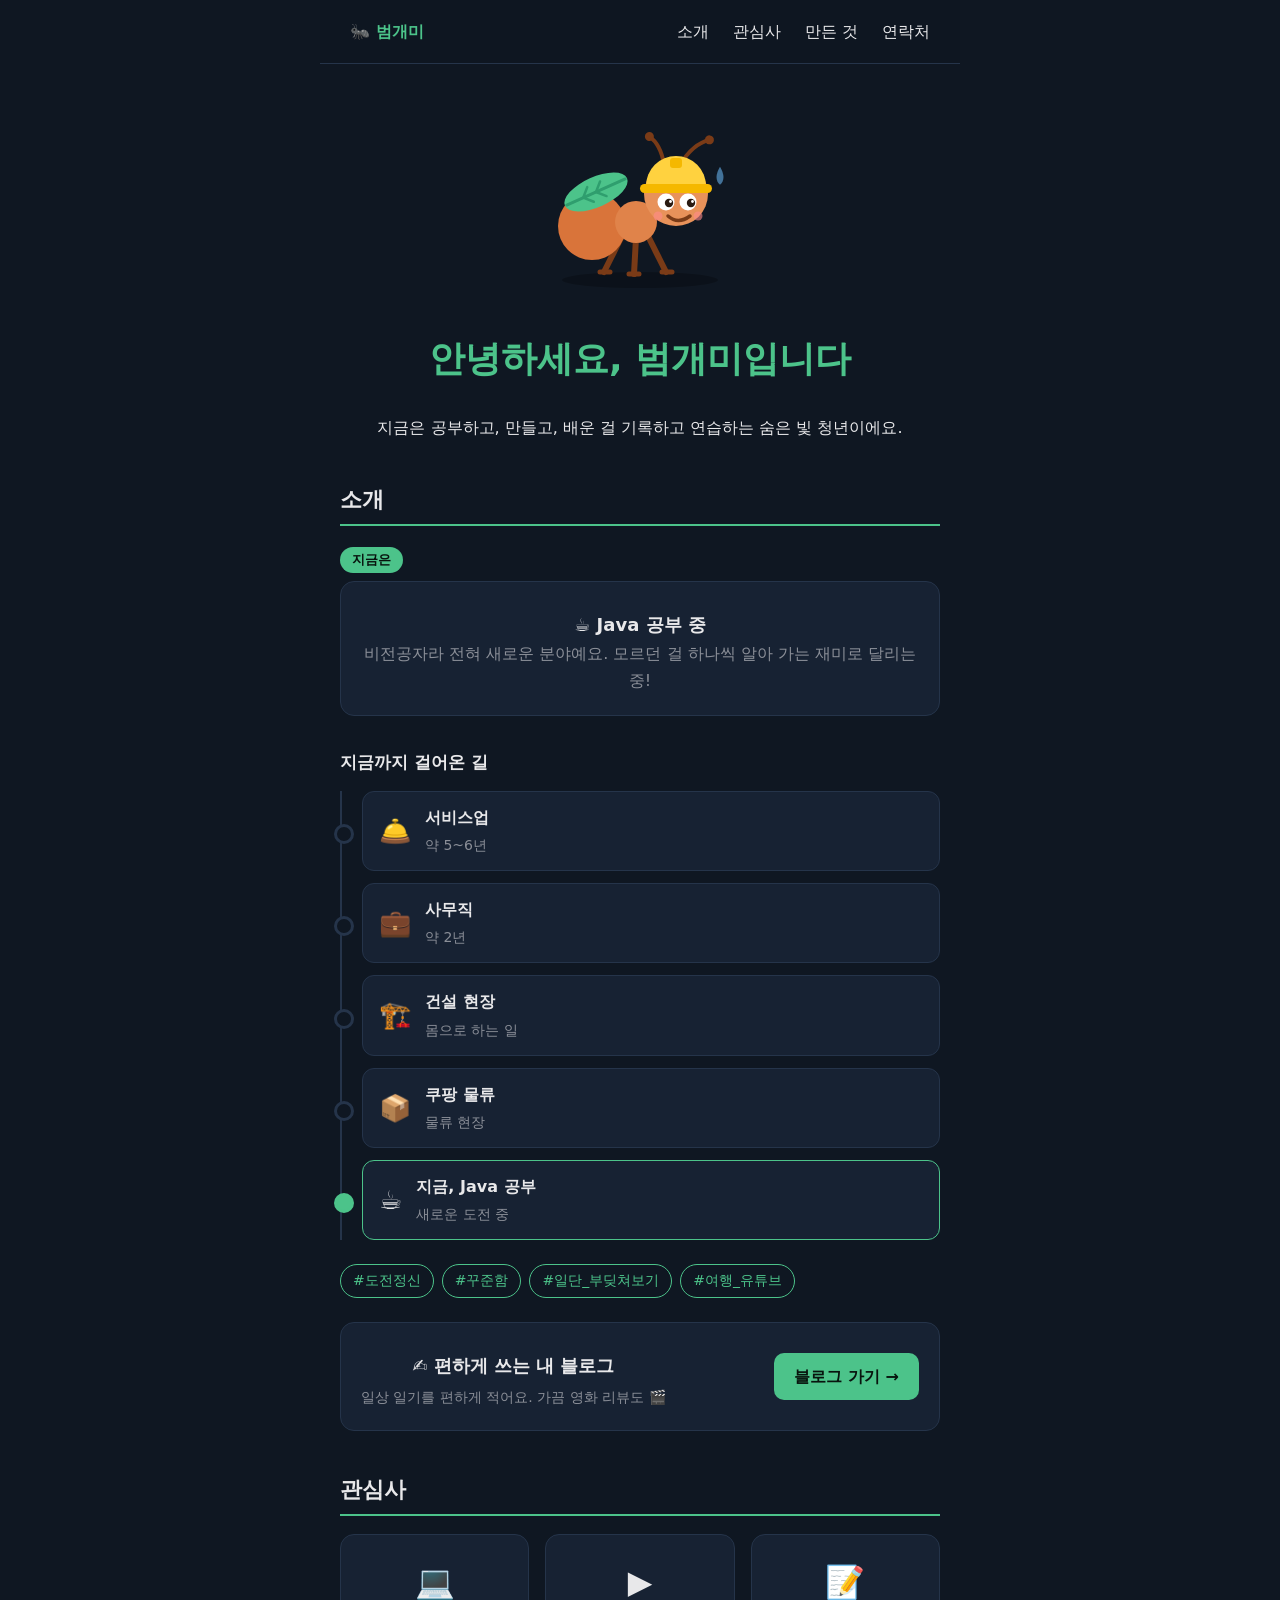
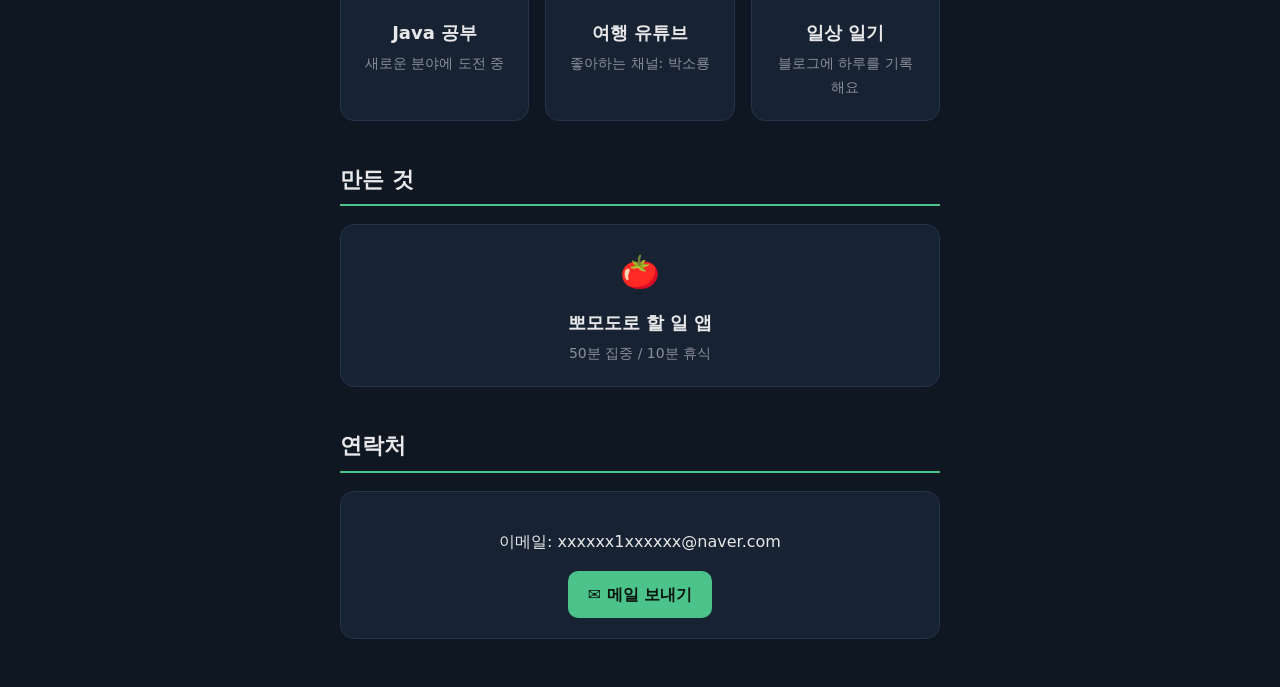
==== index.html @ d9e2ceeb "Add files via upload" ====
<!doctype html>
<html lang="ko">
<head>
  <meta charset="utf-8">
  <meta name="viewport" content="width=device-width, initial-scale=1">
  <title>범개미의 자기소개 페이지</title>
  <link rel="stylesheet" href="style.css">
</head>
<body>

  <!-- 위쪽 메뉴: 스크롤해도 따라와요 -->
  <nav class="menu">
    <a class="logo" href="#top">🐜 범개미</a>
    <ul>
      <li><a href="#about">소개</a></li>
      <li><a href="#interests">관심사</a></li>
      <li><a href="#projects">만든 것</a></li>
      <li><a href="#contact">연락처</a></li>
    </ul>
  </nav>

  <!-- 첫 화면: 그림 + 인사 -->
  <header class="hero" id="top">
    <img class="ant" src="ant.svg" alt="안전모를 쓰고 나뭇잎을 나르는 열심히 일하는 개미 만화">
    <h1>안녕하세요, 범개미입니다</h1>
    <p>지금은 공부하고, 만들고, 배운 걸 기록하고 연습하는 숨은 빛 청년이에요.</p>
  </header>

  <!-- 소개 -->
  <section id="about">
    <h2>소개</h2>
    <!-- 한 줄 요약 -->
    <p class="badge">지금은</p>
    <div class="card left now">
      <h3>☕ Java 공부 중</h3>
      <p>비전공자라 전혀 새로운 분야예요. 모르던 걸 하나씩 알아 가는 재미로 달리는 중!</p>
    </div>

    <!-- 걸어온 길: 타임라인 -->
    <h3 class="sub">지금까지 걸어온 길</h3>
    <ol class="timeline">
      <li><span class="icon">🛎️</span><div><strong>서비스업</strong><span class="when">약 5~6년</span></div></li>
      <li><span class="icon">💼</span><div><strong>사무직</strong><span class="when">약 2년</span></div></li>
      <li><span class="icon">🏗️</span><div><strong>건설 현장</strong><span class="when">몸으로 하는 일</span></div></li>
      <li><span class="icon">📦</span><div><strong>쿠팡 물류</strong><span class="when">물류 현장</span></div></li>
      <li class="now-step"><span class="icon">☕</span><div><strong>지금, Java 공부</strong><span class="when">새로운 도전 중</span></div></li>
    </ol>

    <!-- 키워드 -->
    <div class="tags">
      <span class="tag">#도전정신</span>
      <span class="tag">#꾸준함</span>
      <span class="tag">#일단_부딪쳐보기</span>
      <span class="tag">#여행_유튜브</span>
    </div>

    <!-- 블로그 -->
    <div class="card blog">
      <div>
        <h3>✍️ 편하게 쓰는 내 블로그</h3>
        <p class="small">일상 일기를 편하게 적어요. 가끔 영화 리뷰도 🎬</p>
      </div>
      <a class="btn" href="https://blog.naver.com/beomgaemi" target="_blank" rel="noopener noreferrer">블로그 가기 →</a>
    </div>
  </section>

  <!-- 관심사 -->
  <section id="interests">
    <h2>관심사</h2>
    <div class="cards">
      <article class="card">
        <span class="emoji">💻</span>
        <h3>Java 공부</h3>
        <p class="small">새로운 분야에 도전 중</p>
      </article>
      <article class="card">
        <span class="emoji">▶️</span>
        <h3>여행 유튜브</h3>
        <p class="small">좋아하는 채널: 박소룡</p>
      </article>
      <article class="card">
        <span class="emoji">📝</span>
        <h3>일상 일기</h3>
        <p class="small">블로그에 하루를 기록해요</p>
      </article>
    </div>
  </section>

  <!-- 만든 것 -->
  <section id="projects">
    <h2>만든 것</h2>
    <div class="cards">
      <a class="card link" href="pomodoro.html">
        <span class="emoji">🍅</span>
        <h3>뽀모도로 할 일 앱</h3>
        <p class="small">50분 집중 / 10분 휴식</p>
      </a>
    </div>
  </section>

  <!-- 연락처 -->
  <section id="contact">
    <h2>연락처</h2>
    <div class="card">
      <p>이메일: xxxxxx1xxxxxx@naver.com</p>
      <a class="btn"
         href="mailto:xxxxxx1xxxxxx@naver.com?subject=%EC%95%88%EB%85%95%ED%95%98%EC%84%B8%EC%9A%94%20%EB%B2%94%EA%B0%9C%EB%AF%B8%EB%8B%98&body=%EC%95%88%EB%85%95%ED%95%98%EC%84%B8%EC%9A%94%2C%20">
        ✉️ 메일 보내기
      </a>
    </div>
  </section>

</body>
</html>
---- style.css ----
/* 색깔을 한곳에 모아 두면 나중에 바꾸기 쉬워요 */
:root {
  --bg: #0f1722;       /* 배경 (푸른 기가 도는 남색) */
  --text: #e8e8ea;     /* 글자 */
  --muted: #8b8f98;    /* 흐린 글자 */
  --accent: #4cc38a;   /* 포인트 색 (초록) */
  --card: #172233;     /* 카드 배경 */
  --line: #25344a;     /* 카드 테두리 */
}

/* 페이지 전체 */
body {
  background: var(--bg);
  color: var(--text);
  font-family: "Malgun Gothic", system-ui, sans-serif;
  line-height: 1.7;          /* 줄 간격 */
  max-width: 600px;          /* 글이 너무 넓게 퍼지지 않게 */
  margin: 0 auto;            /* 가운데 정렬 */
  padding: 48px 20px;
}

/* 제목 */
h1 {
  font-size: 36px;
  color: var(--accent);
}

h2 {
  font-size: 22px;
  margin-top: 40px;
  padding-bottom: 6px;
  border-bottom: 2px solid var(--accent);
}

/* 부드럽게 스크롤 이동 */
html {
  scroll-behavior: smooth;
}

section, .hero {
  scroll-margin-top: 70px;      /* 메뉴에 제목이 가려지지 않게 */
}

/* 위쪽 메뉴 */
.menu {
  position: sticky;             /* 스크롤해도 위에 붙어 있어요 */
  top: 0;
  z-index: 10;
  display: flex;
  justify-content: space-between;
  align-items: center;
  margin: -48px -20px 0;        /* body 여백을 상쇄해서 끝까지 붙게 */
  padding: 12px 20px;
  background: rgba(15, 23, 34, .9);
  backdrop-filter: blur(6px);
  border-bottom: 1px solid var(--line);
}

.menu ul {
  display: flex;
  gap: 4px;
  list-style: none;
  margin: 0;
  padding: 0;
}

.menu a {
  color: var(--text);
  text-decoration: none;
  padding: 6px 10px;
  border-radius: 8px;
}

.menu ul a:hover {
  background: var(--card);
  color: var(--accent);
}

.menu .logo {
  font-weight: 700;
  color: var(--accent);
}

/* 첫 화면 */
.hero {
  text-align: center;
  padding-top: 32px;
}

.ant {
  width: 220px;
  max-width: 70%;
  height: auto;
  animation: bob 1.6s ease-in-out infinite;   /* 통통 뛰는 움직임 */
}

@keyframes bob {
  0%, 100% { transform: translateY(0) rotate(-2deg); }
  50%      { transform: translateY(-10px) rotate(2deg); }
}

/* 움직임을 줄여 달라고 설정한 사람은 멈춰요 */
@media (prefers-reduced-motion: reduce) {
  .ant { animation: none; }
  html { scroll-behavior: auto; }
}

.left { text-align: left; }

/* 소개: 지금 하는 일 */
.badge {
  display: inline-block;
  margin: 0 0 8px;
  padding: 2px 12px;
  border-radius: 999px;
  background: var(--accent);
  color: #08140e;
  font-size: 13px;
  font-weight: 700;
}

.now {
  border-left: 4px solid var(--accent);
}

.now h3 {
  margin: 0 0 4px;
  font-size: 20px;
}

.now p {
  margin: 0;
  color: var(--muted);
}

.sub {
  margin: 32px 0 14px;
  font-size: 17px;
}

/* 타임라인: 왼쪽 세로줄 + 동그라미 */
.timeline {
  list-style: none;
  margin: 0;
  padding: 0 0 0 20px;
  border-left: 2px solid var(--line);
}

.timeline li {
  position: relative;
  display: flex;
  align-items: center;
  gap: 14px;
  margin-bottom: 12px;
  padding: 12px 16px;
  background: var(--card);
  border: 1px solid var(--line);
  border-radius: 12px;
}

.timeline li::before {            /* 세로줄 위의 점 */
  content: "";
  position: absolute;
  left: -29px;
  top: 50%;
  width: 14px;
  height: 14px;
  margin-top: -7px;
  border-radius: 50%;
  background: var(--bg);
  border: 3px solid var(--line);
}

.timeline .now-step {
  border-color: var(--accent);
}

.timeline .now-step::before {
  border-color: var(--accent);
  background: var(--accent);
}

.timeline .icon {
  font-size: 26px;
}

.timeline strong {
  display: block;
}

.when {
  color: var(--muted);
  font-size: 14px;
}

/* 키워드 태그 */
.tags {
  display: flex;
  flex-wrap: wrap;
  gap: 8px;
  margin: 24px 0;
}

.tag {
  padding: 4px 12px;
  border: 1px solid var(--accent);
  border-radius: 999px;
  color: var(--accent);
  font-size: 14px;
}

/* 블로그 카드 */
.blog {
  display: flex;
  justify-content: space-between;
  align-items: center;
  gap: 16px;
  flex-wrap: wrap;
  text-align: left;
}

.blog h3 {
  margin: 0;
  font-size: 17px;
}

a.card.link {
  display: block;
  color: inherit;
  text-decoration: none;
}

.small {
  color: var(--muted);
  font-size: 14px;
  margin: 4px 0 0;
}

/* 카드: 둥근 모서리의 상자 */
.cards {
  display: grid;
  grid-template-columns: repeat(auto-fit, minmax(150px, 1fr));  /* 화면이 좁으면 알아서 줄바꿈 */
  gap: 16px;
}

.card {
  background: var(--card);
  border: 1px solid var(--line);
  border-radius: 14px;
  padding: 20px;
  text-align: center;
  transition: transform .2s, border-color .2s;
}

.card:hover {
  transform: translateY(-4px);          /* 마우스를 올리면 살짝 떠올라요 */
  border-color: var(--accent);
}

.card h3 {
  margin: 8px 0 0;
  font-size: 18px;
}

.emoji {
  font-size: 32px;
}

/* 연락처 카드 */
.contact p {
  margin-top: 0;
}

/* 버튼 */
.btn {
  display: inline-block;
  background: var(--accent);
  color: #08140e;
  font-weight: 700;
  text-decoration: none;
  padding: 10px 20px;
  border-radius: 10px;
}

.btn:hover {
  filter: brightness(1.1);
}
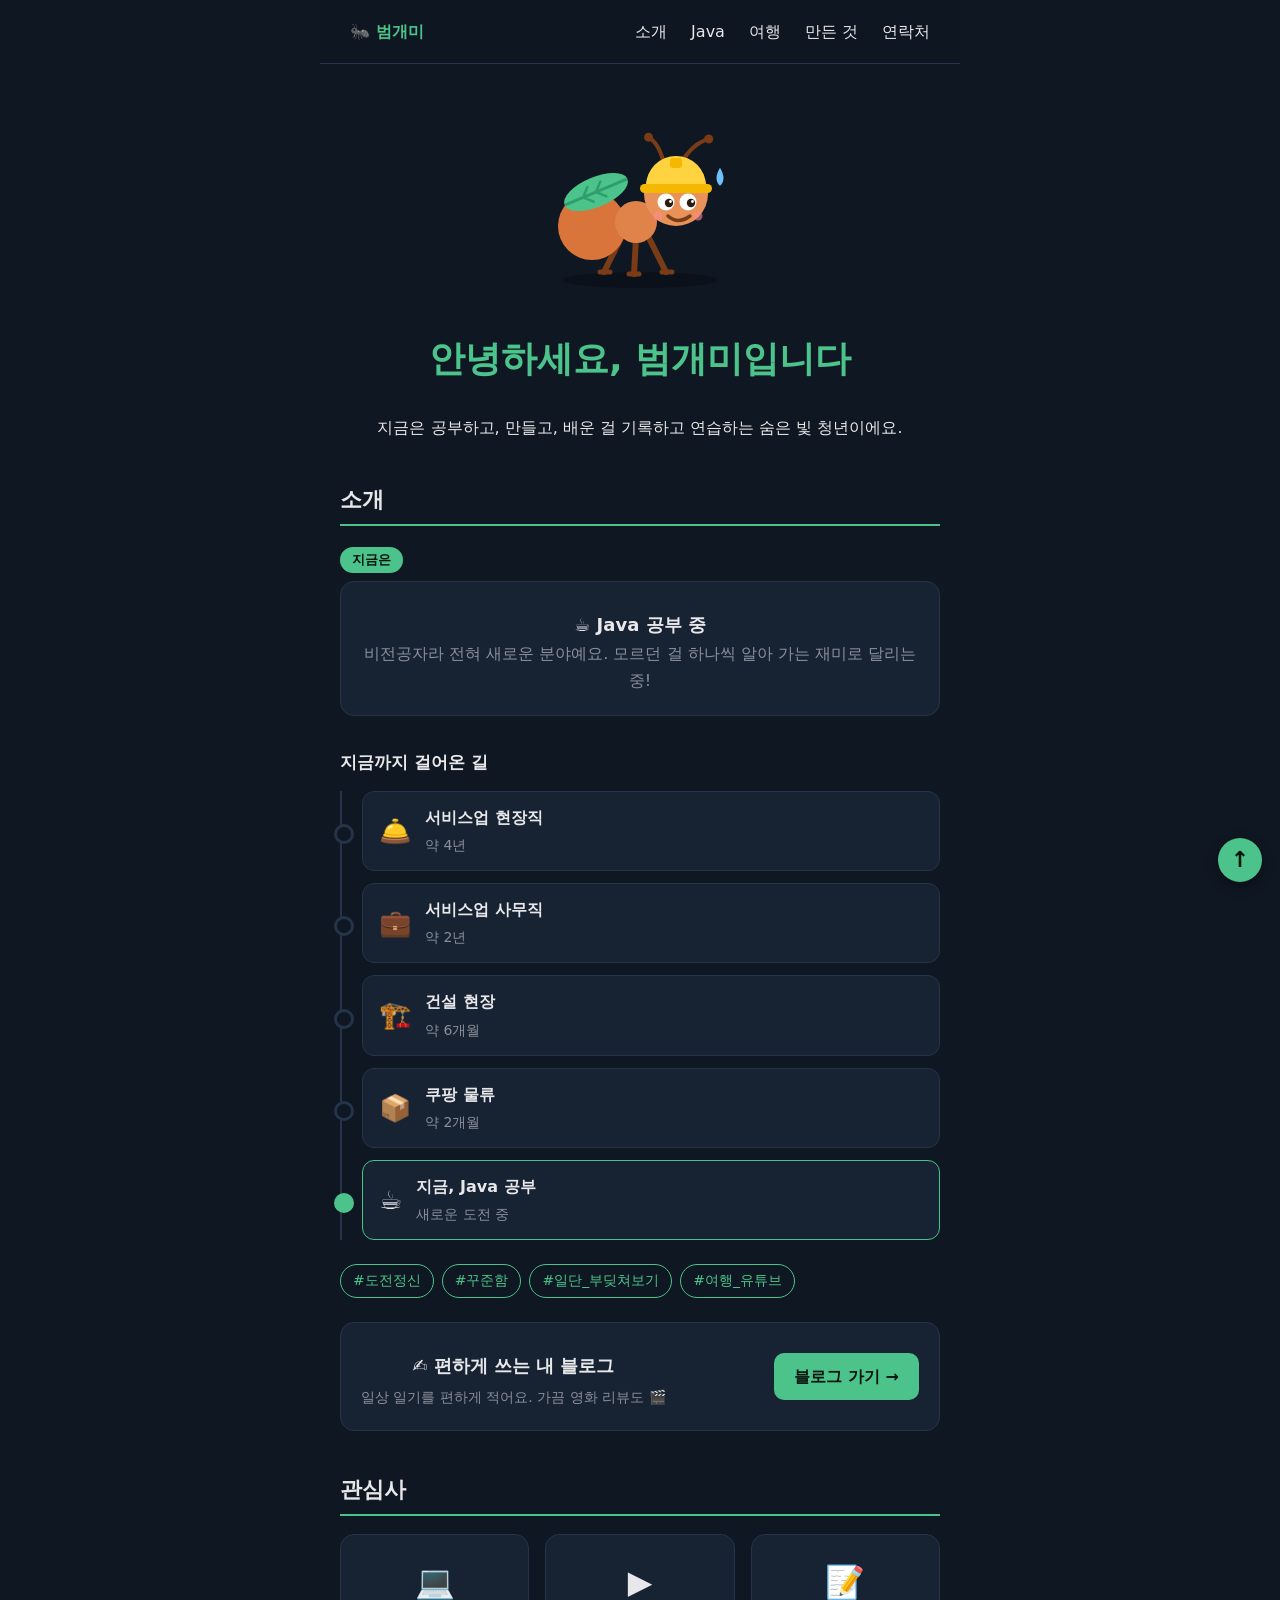
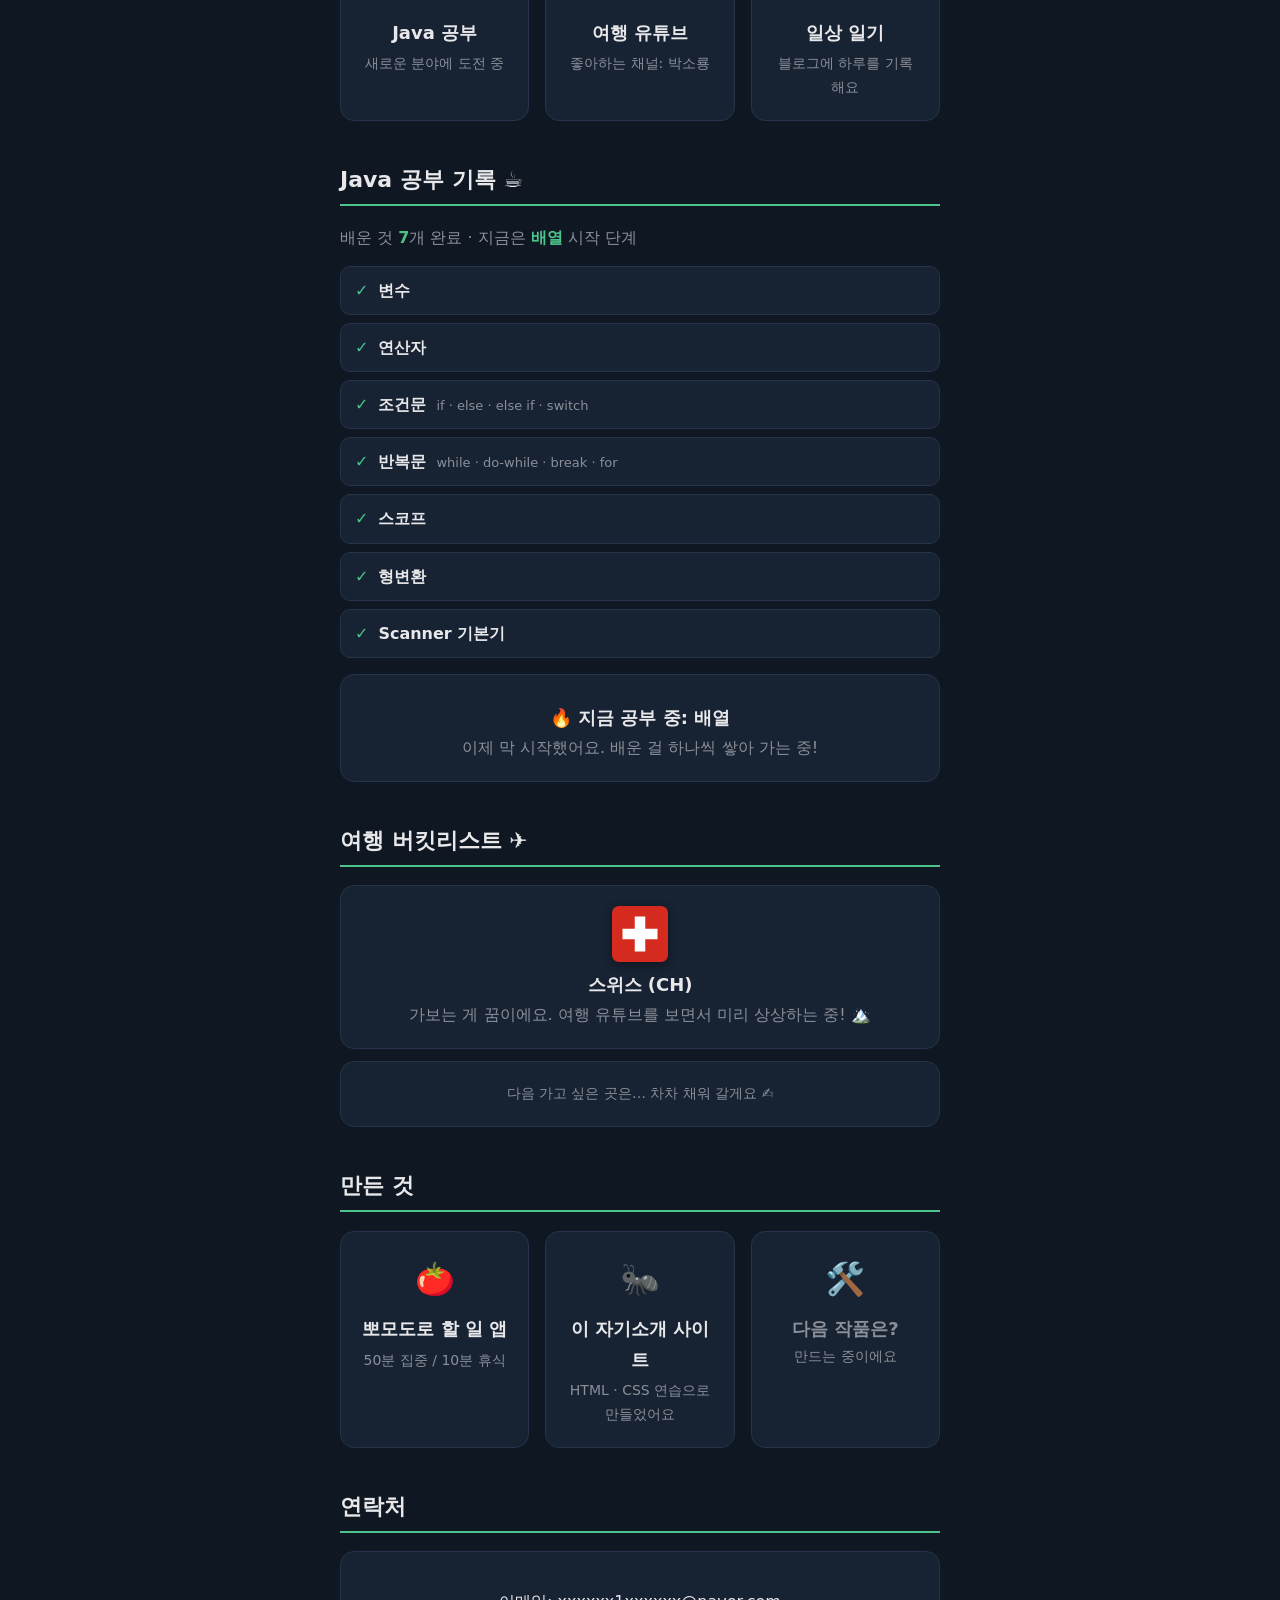
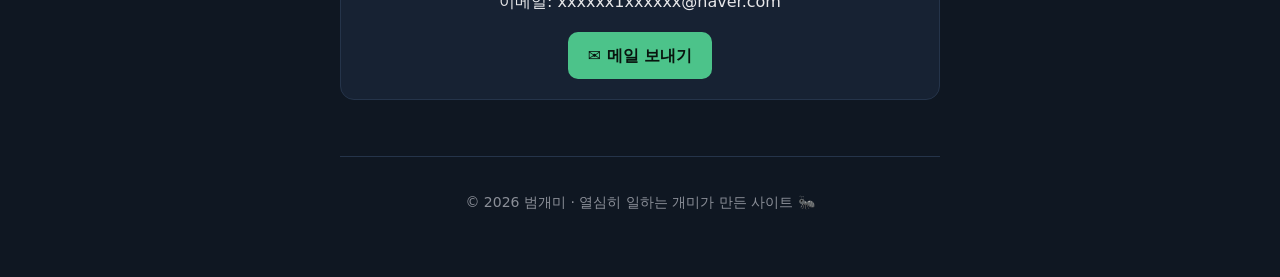
==== commit b49dae68: "Add files via upload" ====
--- a/index.html
+++ b/index.html
@@ -4,6 +4,7 @@
   <meta charset="utf-8">
   <meta name="viewport" content="width=device-width, initial-scale=1">
   <title>범개미의 자기소개 페이지</title>
+  <link rel="icon" href="ant.svg" type="image/svg+xml">
   <link rel="stylesheet" href="style.css">
 </head>
 <body>
@@ -13,7 +14,8 @@
     <a class="logo" href="#top">🐜 범개미</a>
     <ul>
       <li><a href="#about">소개</a></li>
-      <li><a href="#interests">관심사</a></li>
+      <li><a href="#java">Java</a></li>
+      <li><a href="#travel">여행</a></li>
       <li><a href="#projects">만든 것</a></li>
       <li><a href="#contact">연락처</a></li>
     </ul>
@@ -39,10 +41,10 @@
     <!-- 걸어온 길: 타임라인 -->
     <h3 class="sub">지금까지 걸어온 길</h3>
     <ol class="timeline">
-      <li><span class="icon">🛎️</span><div><strong>서비스업</strong><span class="when">약 5~6년</span></div></li>
-      <li><span class="icon">💼</span><div><strong>사무직</strong><span class="when">약 2년</span></div></li>
-      <li><span class="icon">🏗️</span><div><strong>건설 현장</strong><span class="when">몸으로 하는 일</span></div></li>
-      <li><span class="icon">📦</span><div><strong>쿠팡 물류</strong><span class="when">물류 현장</span></div></li>
+      <li><span class="icon">🛎️</span><div><strong>서비스업 현장직</strong><span class="when">약 4년</span></div></li>
+      <li><span class="icon">💼</span><div><strong>서비스업 사무직</strong><span class="when">약 2년</span></div></li>
+      <li><span class="icon">🏗️</span><div><strong>건설 현장</strong><span class="when">약 6개월</span></div></li>
+      <li><span class="icon">📦</span><div><strong>쿠팡 물류</strong><span class="when">약 2개월</span></div></li>
       <li class="now-step"><span class="icon">☕</span><div><strong>지금, Java 공부</strong><span class="when">새로운 도전 중</span></div></li>
     </ol>
 
@@ -86,6 +88,43 @@
     </div>
   </section>
 
+  <!-- Java 공부 기록 -->
+  <section id="java">
+    <h2>Java 공부 기록 ☕</h2>
+    <p class="status">배운 것 <b>7</b>개 완료 · 지금은 <b>배열</b> 시작 단계</p>
+
+    <ul class="topics">
+      <li><strong>변수</strong></li>
+      <li><strong>연산자</strong></li>
+      <li><strong>조건문</strong><small>if · else · else if · switch</small></li>
+      <li><strong>반복문</strong><small>while · do-while · break · for</small></li>
+      <li><strong>스코프</strong></li>
+      <li><strong>형변환</strong></li>
+      <li><strong>Scanner 기본기</strong></li>
+    </ul>
+
+    <div class="card left now">
+      <h3>🔥 지금 공부 중: 배열</h3>
+      <p>이제 막 시작했어요. 배운 걸 하나씩 쌓아 가는 중!</p>
+    </div>
+  </section>
+
+  <!-- 여행 버킷리스트 -->
+  <section id="travel">
+    <h2>여행 버킷리스트 ✈️</h2>
+    <div class="card dream">
+      <svg class="flag" viewBox="0 0 32 32" width="56" height="56" role="img" aria-label="스위스 국기">
+        <rect width="32" height="32" rx="4" fill="#d52b1e"/>
+        <path fill="#fff" d="M13 6h6v7h7v6h-7v7h-6v-7H6v-6h7z"/>
+      </svg>
+      <h3>스위스 (CH)</h3>
+      <p>가보는 게 꿈이에요. 여행 유튜브를 보면서 미리 상상하는 중! 🏔️</p>
+    </div>
+    <div class="card empty-card">
+      <p class="small">다음 가고 싶은 곳은… 차차 채워 갈게요 ✍️</p>
+    </div>
+  </section>
+
   <!-- 만든 것 -->
   <section id="projects">
     <h2>만든 것</h2>
@@ -95,6 +134,16 @@
         <h3>뽀모도로 할 일 앱</h3>
         <p class="small">50분 집중 / 10분 휴식</p>
       </a>
+      <a class="card link" href="#top">
+        <span class="emoji">🐜</span>
+        <h3>이 자기소개 사이트</h3>
+        <p class="small">HTML · CSS 연습으로 만들었어요</p>
+      </a>
+      <div class="card empty-card">
+        <span class="emoji">🛠️</span>
+        <h3>다음 작품은?</h3>
+        <p class="small">만드는 중이에요</p>
+      </div>
     </div>
   </section>
 
@@ -110,5 +159,13 @@
     </div>
   </section>
 
+  <!-- 맨 아래 -->
+  <footer class="footer">
+    <p>© 2026 범개미 · 열심히 일하는 개미가 만든 사이트 🐜</p>
+  </footer>
+
+  <!-- 맨 위로 버튼 -->
+  <a class="to-top" href="#top" aria-label="맨 위로">↑</a>
+
 </body>
 </html>
--- a/style.css
+++ b/style.css
@@ -69,6 +69,7 @@
   text-decoration: none;
   padding: 6px 10px;
   border-radius: 8px;
+  white-space: nowrap;          /* "만든 것"처럼 띄어쓰기가 있어도 줄바꿈하지 않아요 */
 }
 
 .menu ul a:hover {
@@ -97,6 +98,179 @@
 @keyframes bob {
   0%, 100% { transform: translateY(0) rotate(-2deg); }
   50%      { transform: translateY(-10px) rotate(2deg); }
+}
+
+/* Java 공부 기록 */
+.status {
+  color: var(--muted);
+  margin: 0 0 14px;
+}
+
+.status b {
+  color: var(--accent);
+}
+
+.topics {
+  list-style: none;
+  margin: 0 0 16px;
+  padding: 0;
+  display: grid;
+  gap: 8px;
+}
+
+.topics li {
+  display: flex;
+  align-items: baseline;
+  flex-wrap: wrap;
+  gap: 4px 10px;
+  padding: 10px 14px;
+  background: var(--card);
+  border: 1px solid var(--line);
+  border-radius: 10px;
+}
+
+.topics li::before {              /* 초록 체크 */
+  content: "✓";
+  color: var(--accent);
+  font-weight: 700;
+}
+
+.topics small {
+  color: var(--muted);
+  font-size: 13px;
+}
+
+/* 여행 버킷리스트 */
+.dream {
+  text-align: center;
+  padding: 28px 20px;
+  margin-bottom: 12px;
+  background: linear-gradient(160deg, #1b2c44, var(--card));
+}
+
+.dream .flag {
+  display: block;
+  margin: 0 auto;
+  border-radius: 4px;
+  box-shadow: 0 2px 8px rgba(0, 0, 0, .4);
+}
+
+.dream .big {
+  font-size: 52px;
+  line-height: 1;
+}
+
+.dream h3 {
+  margin: 8px 0 4px;
+  font-size: 22px;
+}
+
+.dream p {
+  margin: 0;
+  color: var(--muted);
+}
+
+/* 비어 있는 칸 (점선) */
+.empty-card {
+  border-style: dashed;
+  background: transparent;
+  color: var(--muted);
+}
+
+.empty-card:hover {
+  transform: none;
+  border-color: var(--line);
+}
+
+.empty-card p {
+  margin: 0;
+}
+
+/* 맨 아래, 맨 위로 버튼 */
+.footer {
+  margin-top: 56px;
+  padding-top: 20px;
+  border-top: 1px solid var(--line);
+  text-align: center;
+  color: var(--muted);
+  font-size: 14px;
+}
+
+.to-top {
+  position: fixed;
+  right: 18px;
+  bottom: 18px;
+  width: 44px;
+  height: 44px;
+  display: flex;
+  align-items: center;
+  justify-content: center;
+  border-radius: 50%;
+  background: var(--accent);
+  color: #08140e;
+  font-size: 22px;
+  font-weight: 700;
+  text-decoration: none;
+  box-shadow: 0 4px 12px rgba(0, 0, 0, .4);
+}
+
+.to-top:hover {
+  filter: brightness(1.1);
+}
+
+/* 폰처럼 좁은 화면 (화면 폭이 520px 이하일 때) */
+@media (max-width: 520px) {
+  body {
+    padding: 36px 14px;
+  }
+
+  .menu {
+    margin: -36px -14px 0;
+    padding: 10px 12px;
+  }
+
+  .menu ul {
+    gap: 0;
+  }
+
+  .menu a {
+    padding: 6px 7px;
+    font-size: 14px;
+  }
+
+  .menu .logo {
+    font-size: 14px;
+  }
+
+  h1 {
+    font-size: 27px;
+  }
+
+  h2 {
+    font-size: 20px;
+  }
+
+  .ant {
+    width: 180px;
+  }
+
+  .timeline {
+    padding-left: 18px;
+  }
+
+  .timeline li {
+    padding: 10px 12px;
+    gap: 10px;
+  }
+
+  .timeline li::before {
+    left: -26px;                /* 세로줄 위에 점이 오도록 위치 보정 */
+  }
+
+  .blog .btn {
+    width: 100%;
+    text-align: center;
+  }
 }
 
 /* 움직임을 줄여 달라고 설정한 사람은 멈춰요 */
@@ -192,7 +366,6 @@
   color: var(--muted);
   font-size: 14px;
 }
-
 /* 키워드 태그 */
 .tags {
   display: flex;
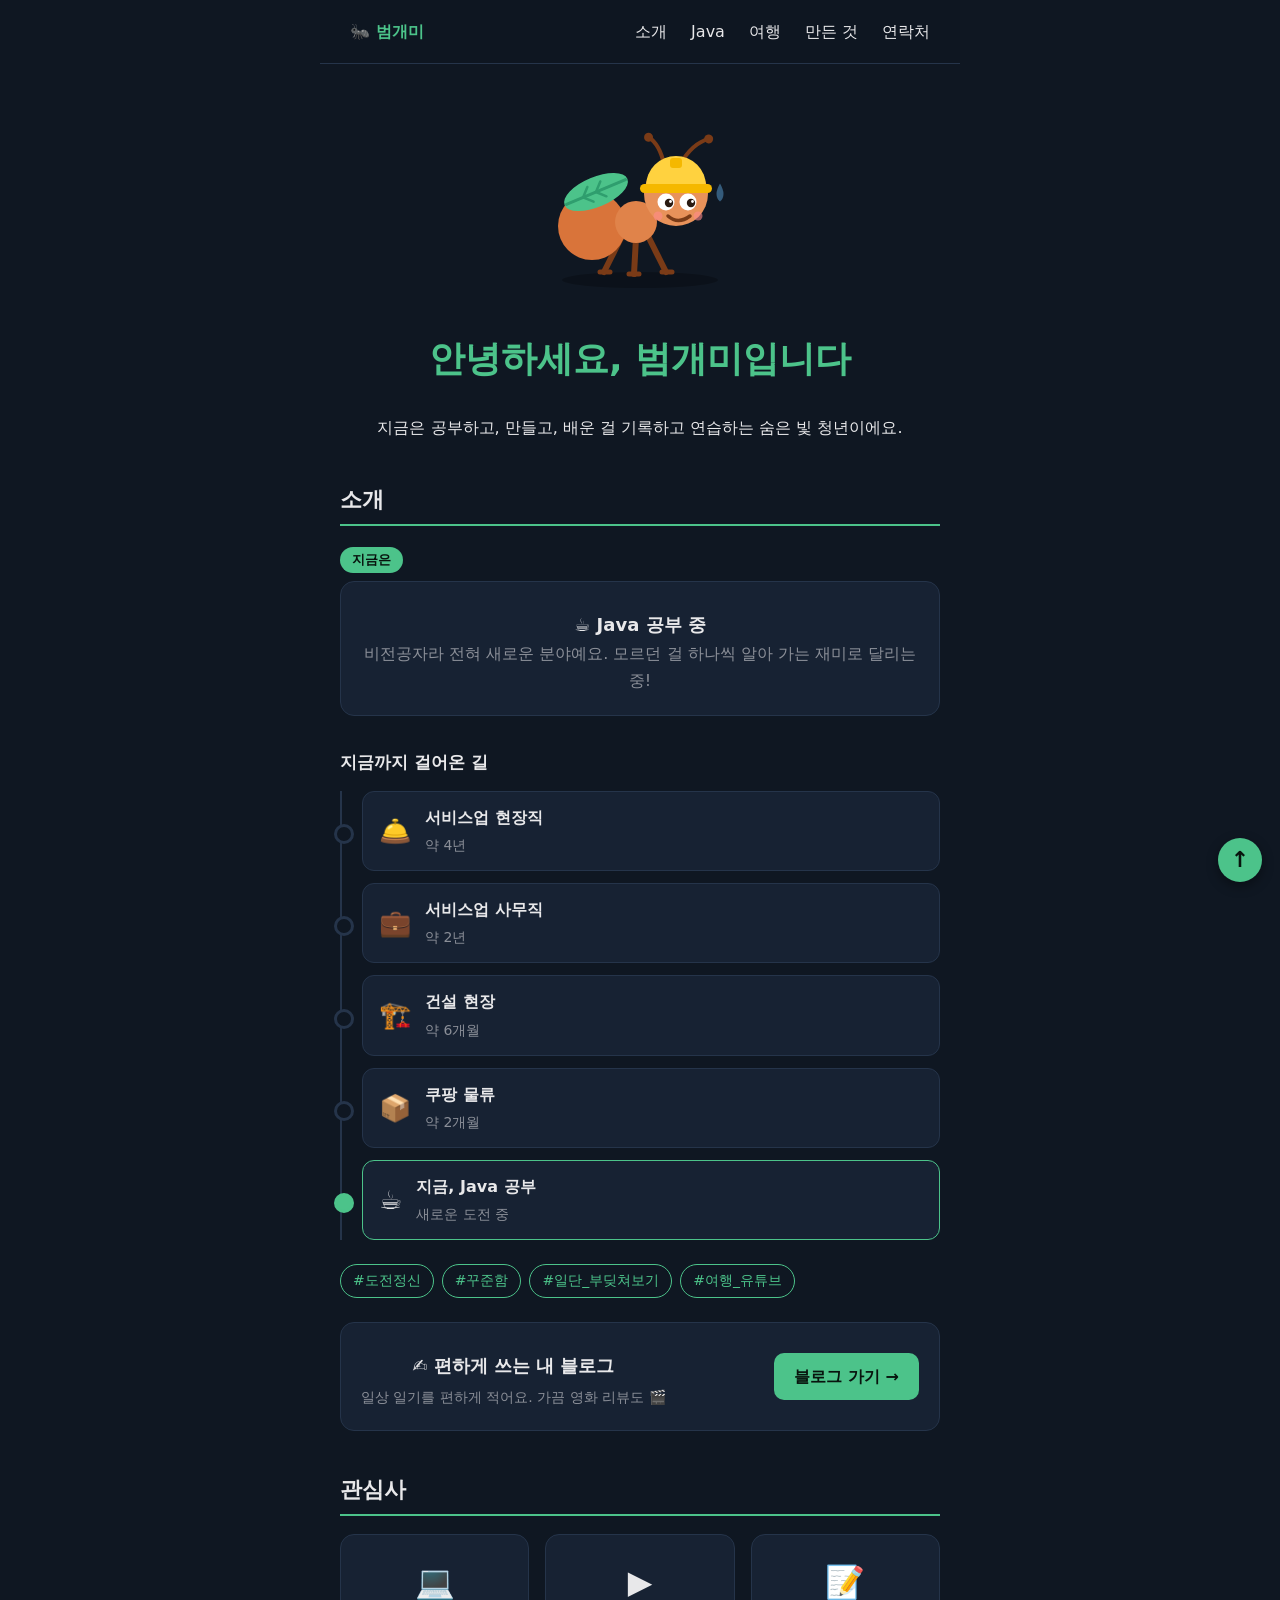
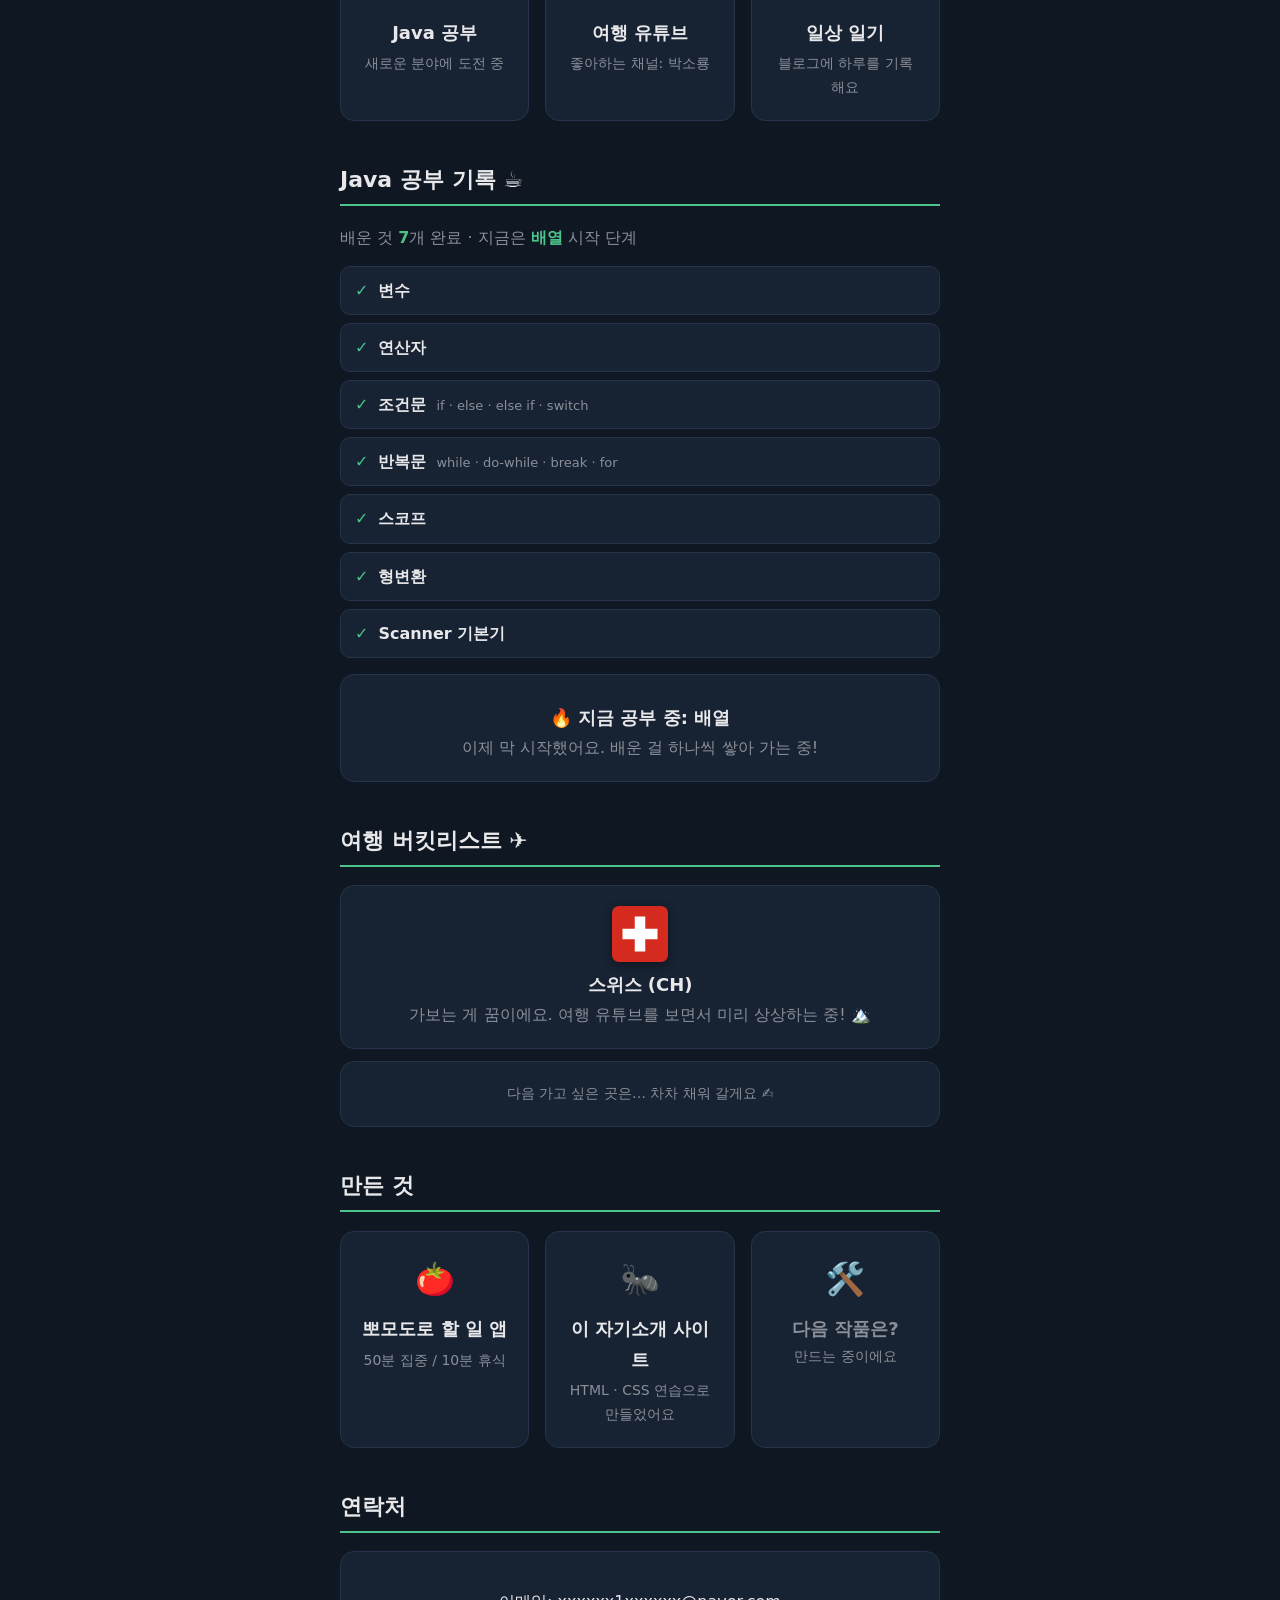
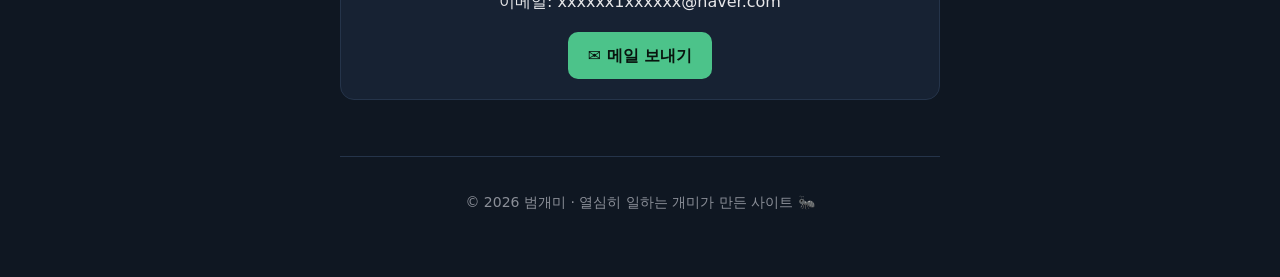
==== commit 31eda277: "Add files via upload" ====
--- a/index.html
+++ b/index.html
@@ -5,7 +5,7 @@
   <meta name="viewport" content="width=device-width, initial-scale=1">
   <title>범개미의 자기소개 페이지</title>
   <link rel="icon" href="ant.svg" type="image/svg+xml">
-  <link rel="stylesheet" href="style.css">
+  <link rel="stylesheet" href="style.css?v=2">
 </head>
 <body>
 
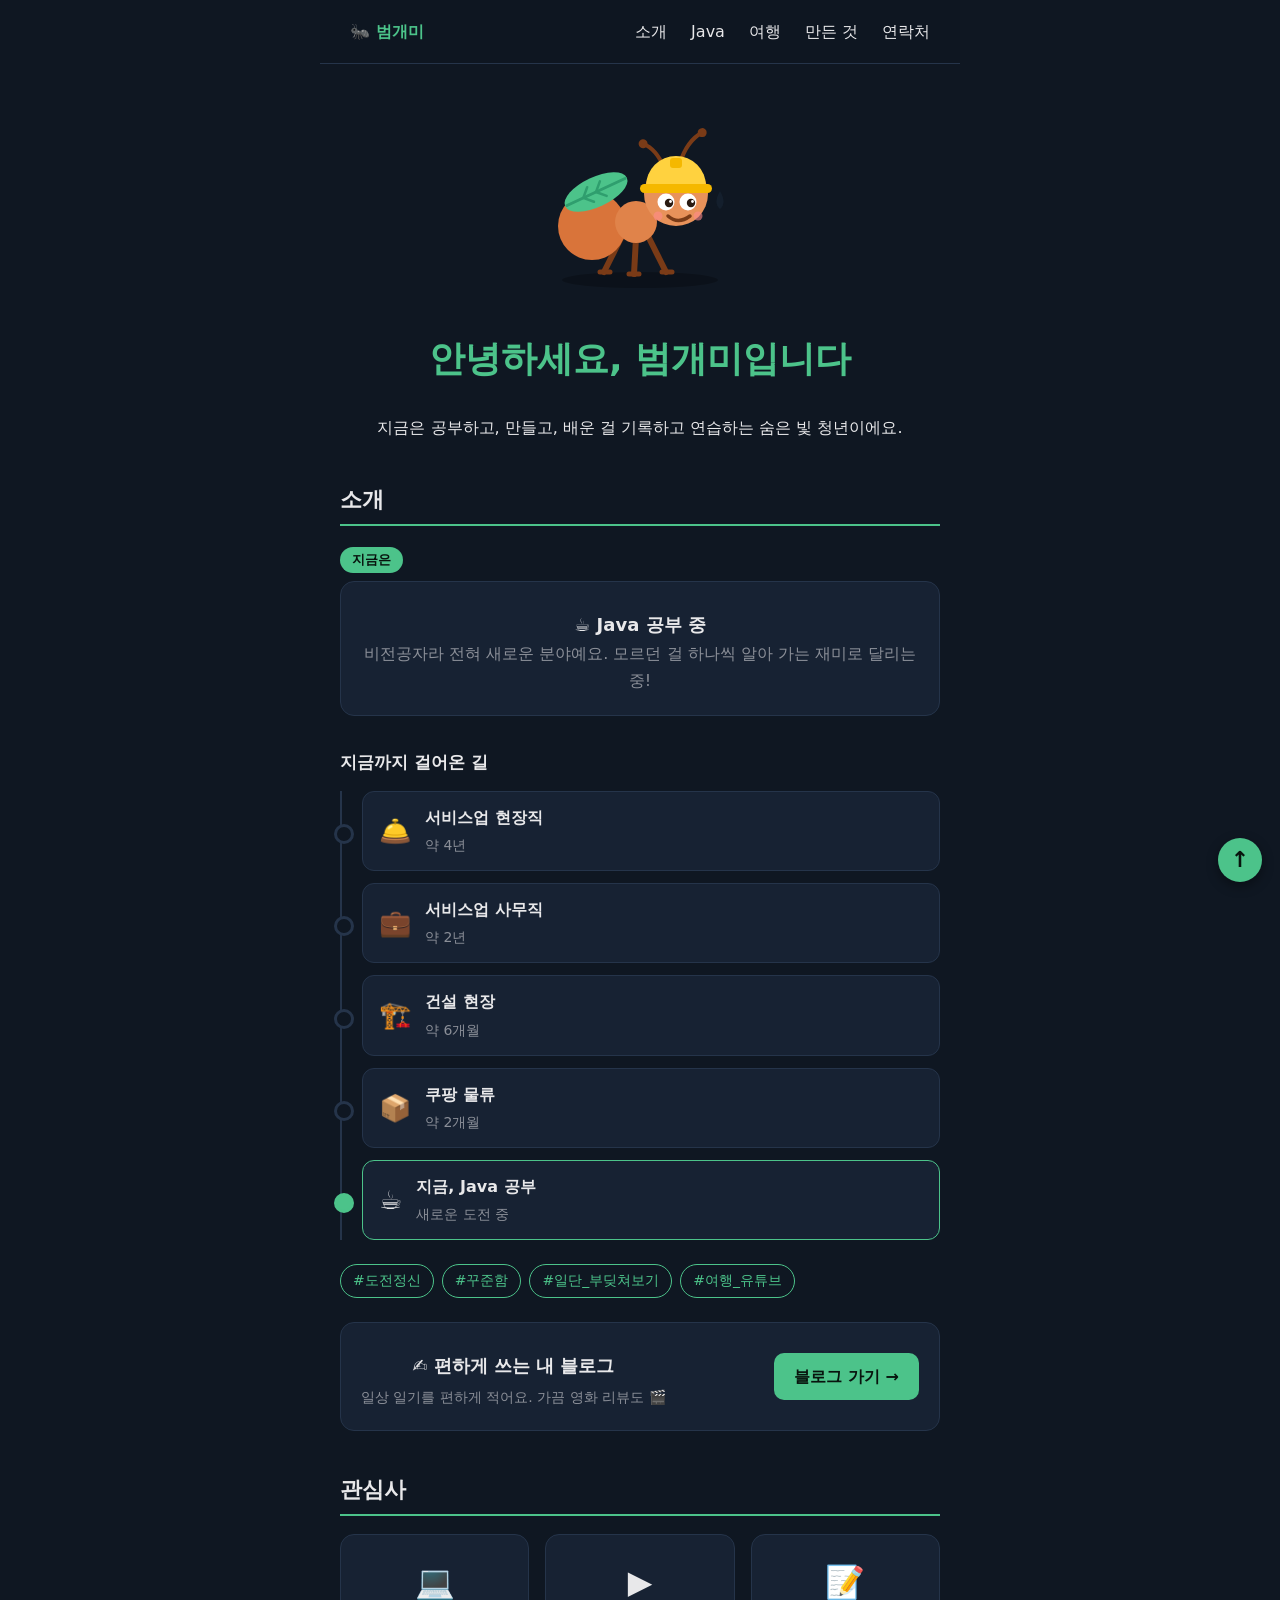
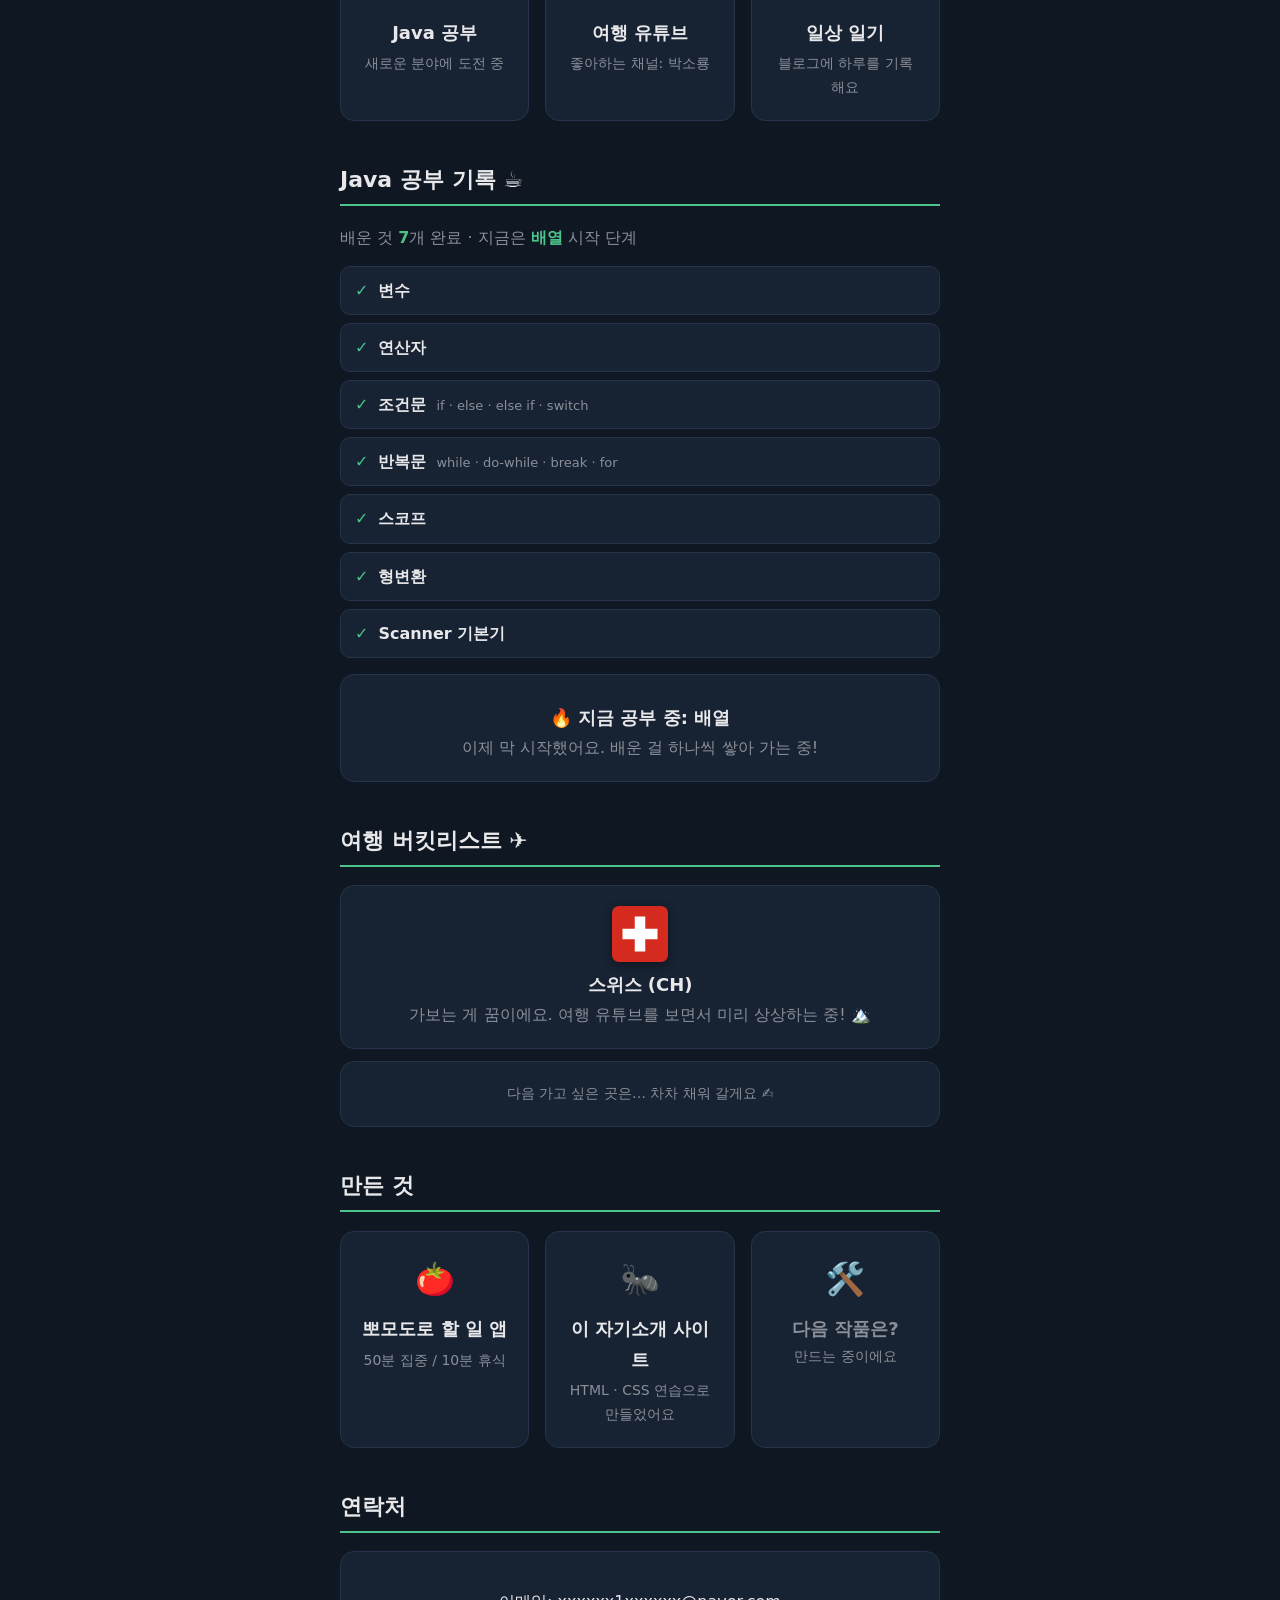
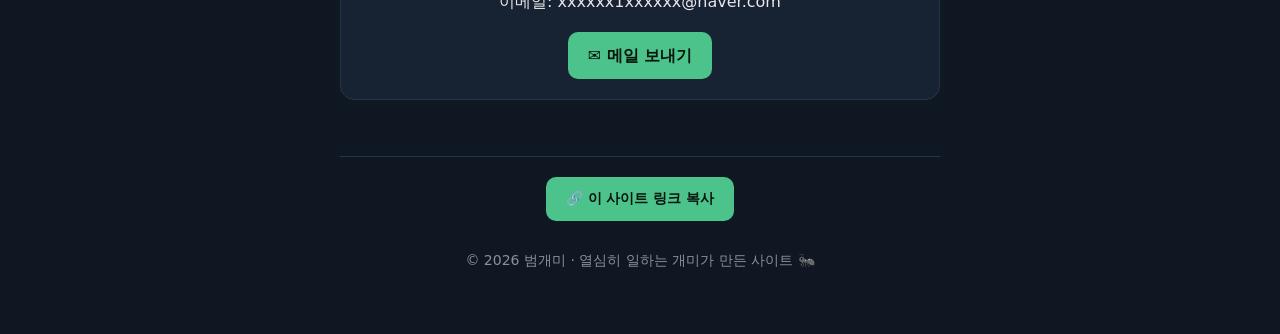
==== commit 618eda32: "Add files via upload" ====
--- a/index.html
+++ b/index.html
@@ -4,8 +4,20 @@
   <meta charset="utf-8">
   <meta name="viewport" content="width=device-width, initial-scale=1">
   <title>범개미의 자기소개 페이지</title>
+  <meta name="description" content="Java를 공부하는 숨은 빛 청년, 범개미의 자기소개 사이트">
+
+  <!-- 링크를 공유했을 때 보이는 카드 (카카오톡, 디스코드 등) -->
+  <meta property="og:type" content="website">
+  <meta property="og:title" content="범개미의 자기소개 페이지">
+  <meta property="og:description" content="Java를 공부하는 숨은 빛 청년의 사이트 🐜">
+  <meta property="og:url" content="https://beom-ant.github.io/">
+  <meta property="og:image" content="https://beom-ant.github.io/preview.png">
+  <meta property="og:image:width" content="1200">
+  <meta property="og:image:height" content="630">
+  <meta name="twitter:card" content="summary_large_image">
+
   <link rel="icon" href="ant.svg" type="image/svg+xml">
-  <link rel="stylesheet" href="style.css?v=2">
+  <link rel="stylesheet" href="style.css?v=3">
 </head>
 <body>
 
@@ -161,11 +173,32 @@
 
   <!-- 맨 아래 -->
   <footer class="footer">
+    <button class="btn" id="copyBtn" type="button">🔗 이 사이트 링크 복사</button>
     <p>© 2026 범개미 · 열심히 일하는 개미가 만든 사이트 🐜</p>
   </footer>
 
   <!-- 맨 위로 버튼 -->
   <a class="to-top" href="#top" aria-label="맨 위로">↑</a>
 
+  <script>
+    // "링크 복사" 버튼: 누르면 지금 주소를 복사해요
+    const copyBtn = document.getElementById('copyBtn');
+    copyBtn.addEventListener('click', async () => {
+      const url = location.href.split('#')[0];
+      try {
+        await navigator.clipboard.writeText(url);
+      } catch (e) {
+        const t = document.createElement('textarea');   // 옛날 방식 (예비)
+        t.value = url;
+        document.body.appendChild(t);
+        t.select();
+        document.execCommand('copy');
+        t.remove();
+      }
+      copyBtn.textContent = '✅ 복사했어요!';
+      setTimeout(() => { copyBtn.textContent = '🔗 이 사이트 링크 복사'; }, 2000);
+    });
+  </script>
+
 </body>
 </html>
--- a/style.css
+++ b/style.css
@@ -458,3 +458,14 @@
 .btn:hover {
   filter: brightness(1.1);
 }
+
+button.btn {                      /* <button>으로 만든 버튼도 같은 모양으로 */
+  border: none;
+  cursor: pointer;
+  font: inherit;
+  font-weight: 700;
+}
+
+.footer .btn {
+  margin-bottom: 14px;
+}
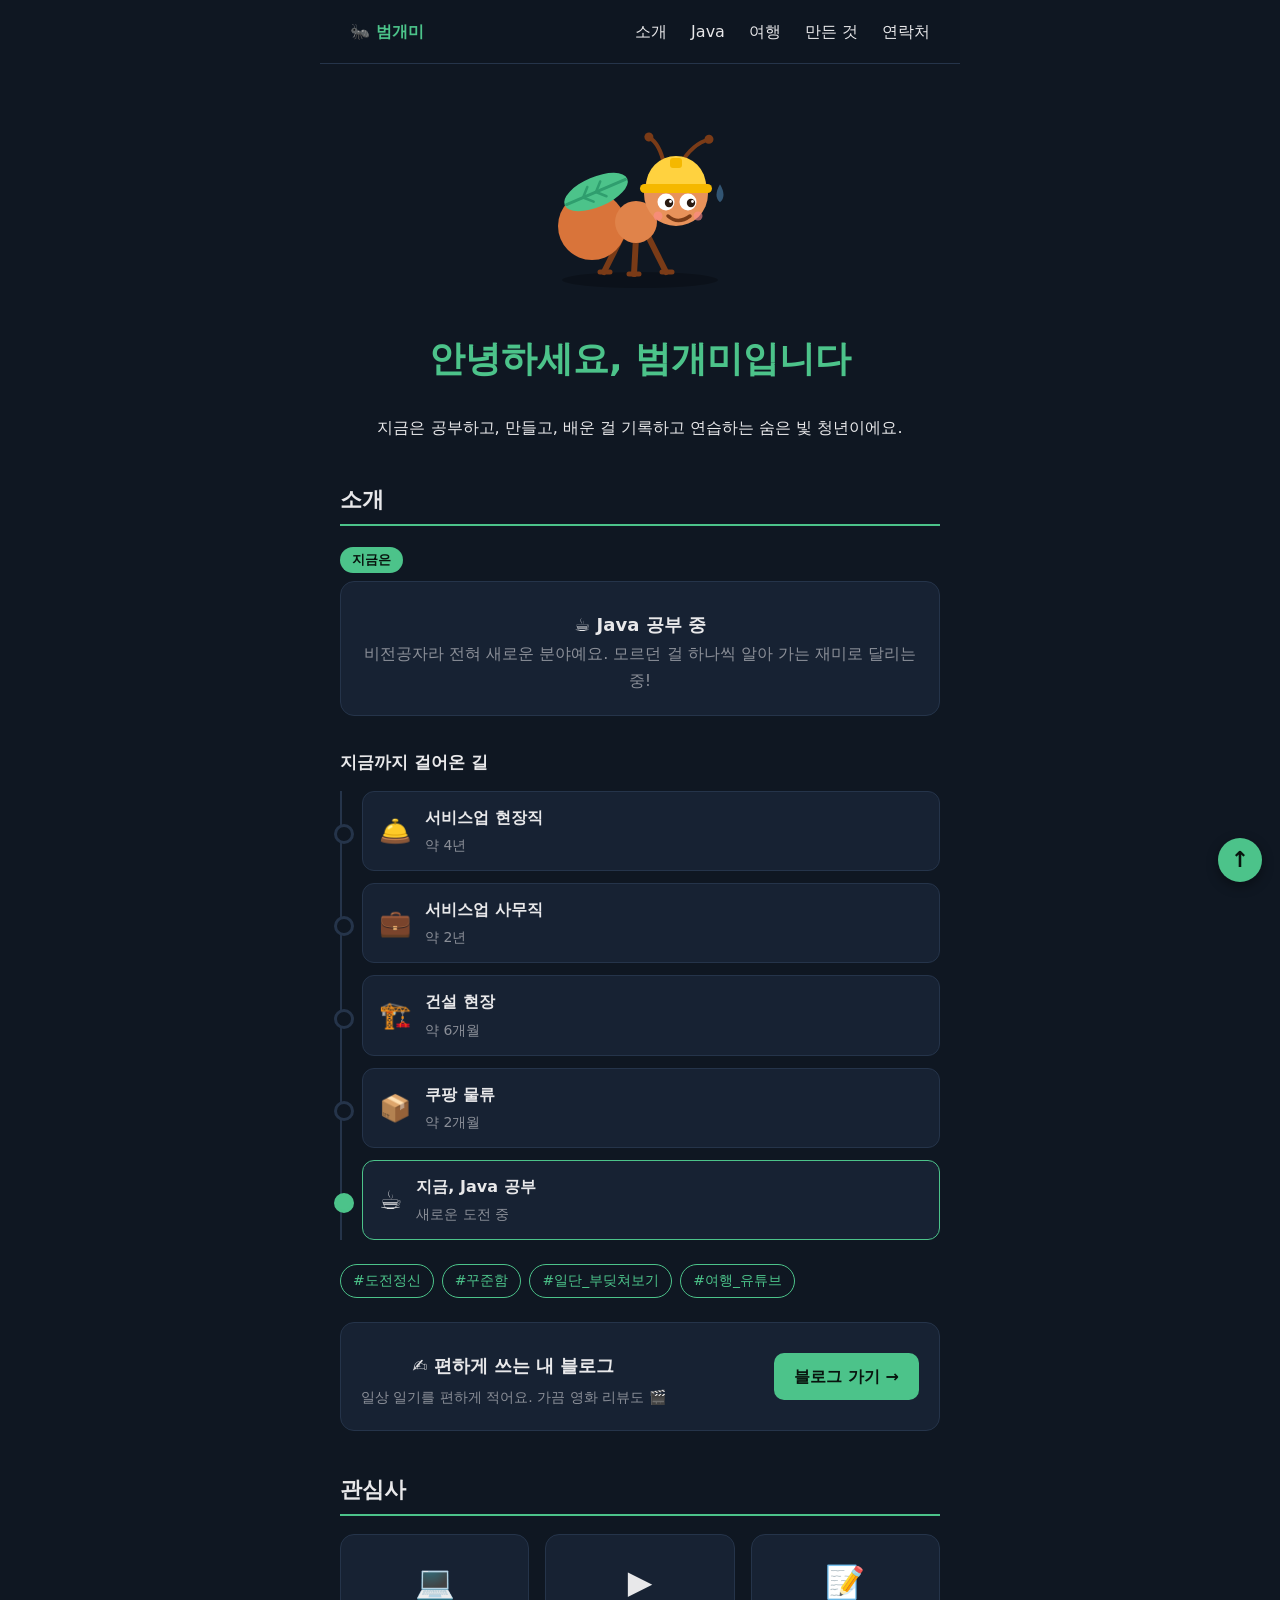
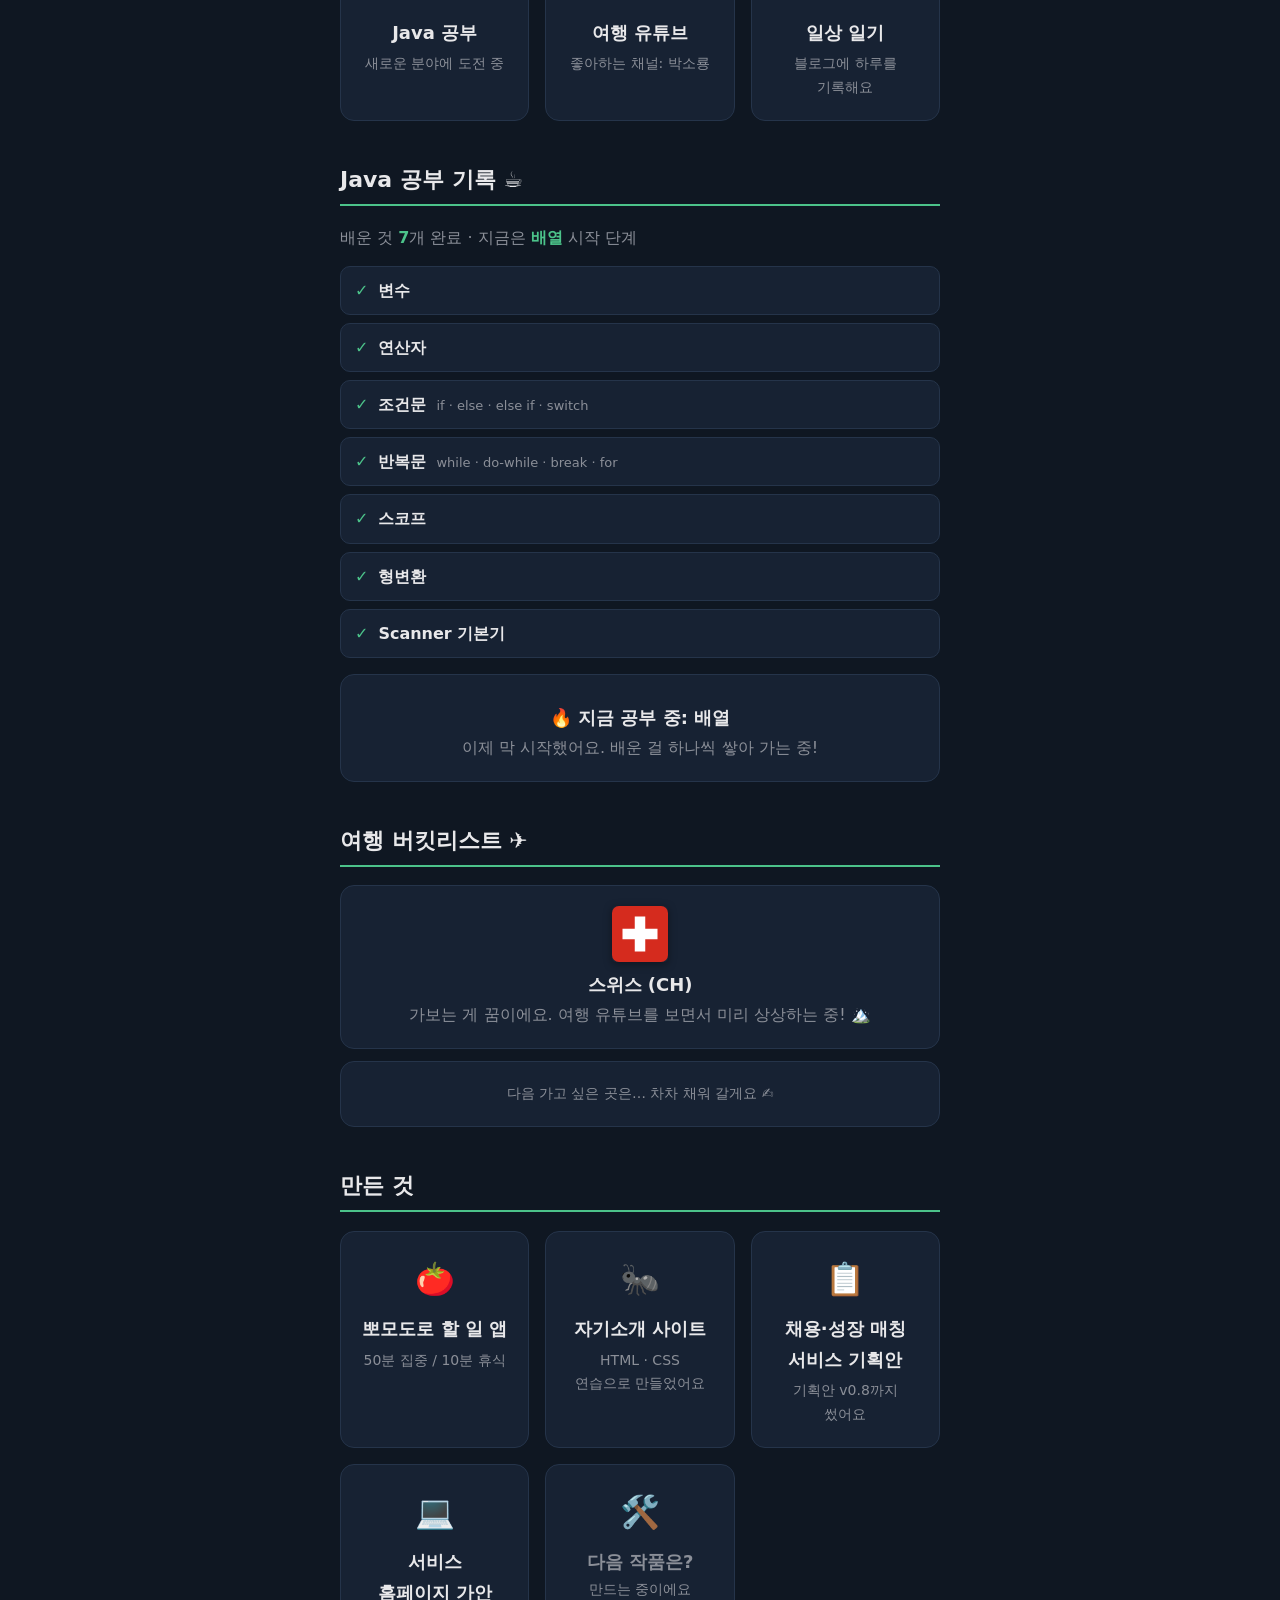
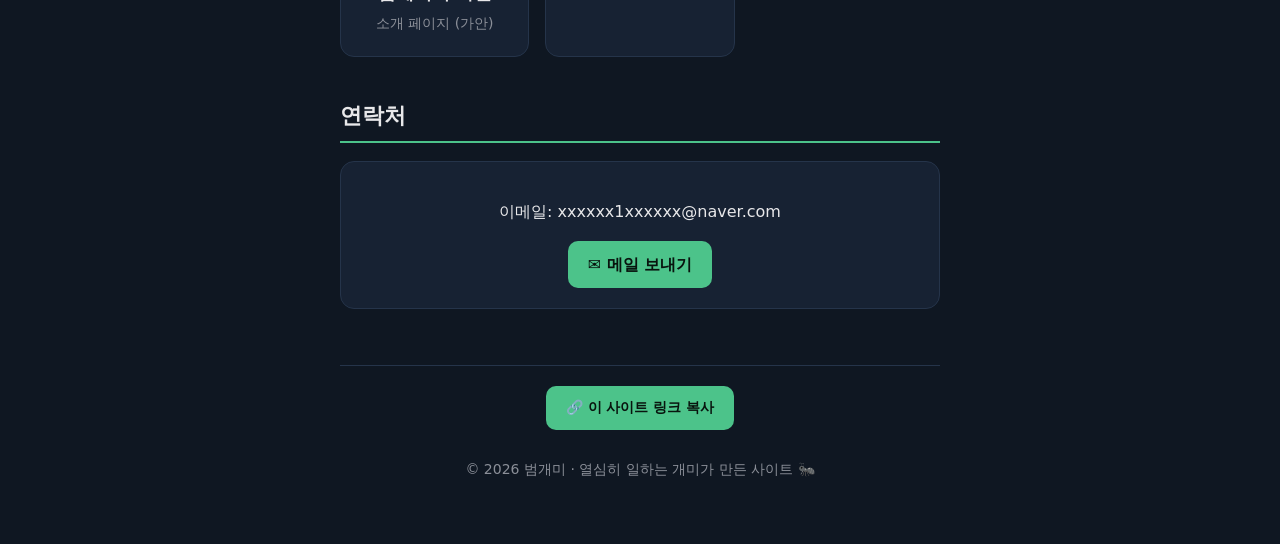
==== commit 21fe1ddf: "Add files via upload" ====
--- a/index.html
+++ b/index.html
@@ -17,7 +17,7 @@
   <meta name="twitter:card" content="summary_large_image">
 
   <link rel="icon" href="ant.svg" type="image/svg+xml">
-  <link rel="stylesheet" href="style.css?v=3">
+  <link rel="stylesheet" href="style.css?v=4">
 </head>
 <body>
 
@@ -148,8 +148,18 @@
       </a>
       <a class="card link" href="#top">
         <span class="emoji">🐜</span>
-        <h3>이 자기소개 사이트</h3>
+        <h3>자기소개 사이트</h3>
         <p class="small">HTML · CSS 연습으로 만들었어요</p>
+      </a>
+      <a class="card link" href="service-plan.pdf" target="_blank" rel="noopener">
+        <span class="emoji">📋</span>
+        <h3>채용·성장 매칭 서비스 기획안</h3>
+        <p class="small">기획안 v0.8까지 썼어요</p>
+      </a>
+      <a class="card link" href="https://claude.ai/artifact/XEnR5eN2AWKjBMB6P31nBs" target="_blank" rel="noopener">
+        <span class="emoji">💻</span>
+        <h3>서비스 홈페이지 가안</h3>
+        <p class="small">소개 페이지 (가안)</p>
       </a>
       <div class="card empty-card">
         <span class="emoji">🛠️</span>
--- a/style.css
+++ b/style.css
@@ -409,6 +409,13 @@
   margin: 4px 0 0;
 }
 
+/* 한글이 글자 중간에서 끊기지 않고 단어(띄어쓰기) 단위로 줄바꿈되게 해요 */
+.card h3,
+.small {
+  word-break: keep-all;
+  text-wrap: balance;   /* 두 줄이 되더라도 길이를 비슷하게 맞춰요 */
+}
+
 /* 카드: 둥근 모서리의 상자 */
 .cards {
   display: grid;
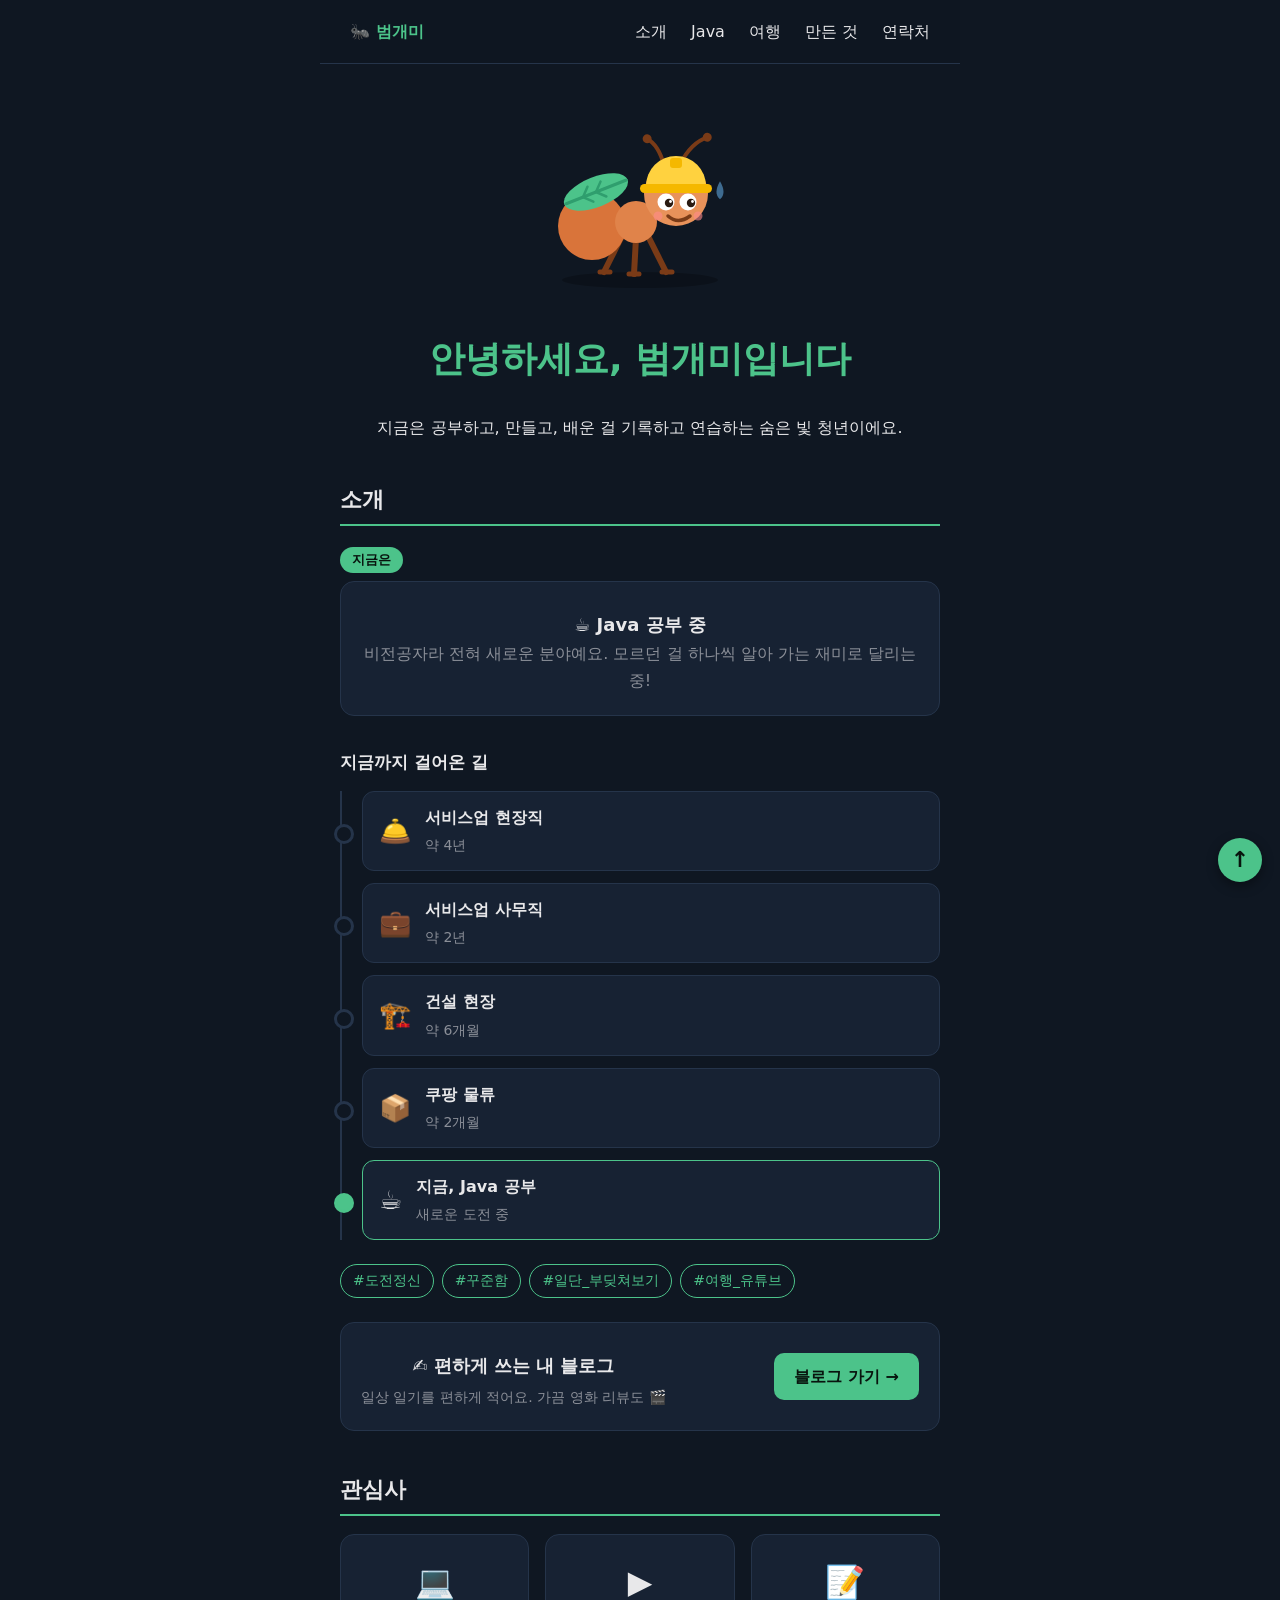
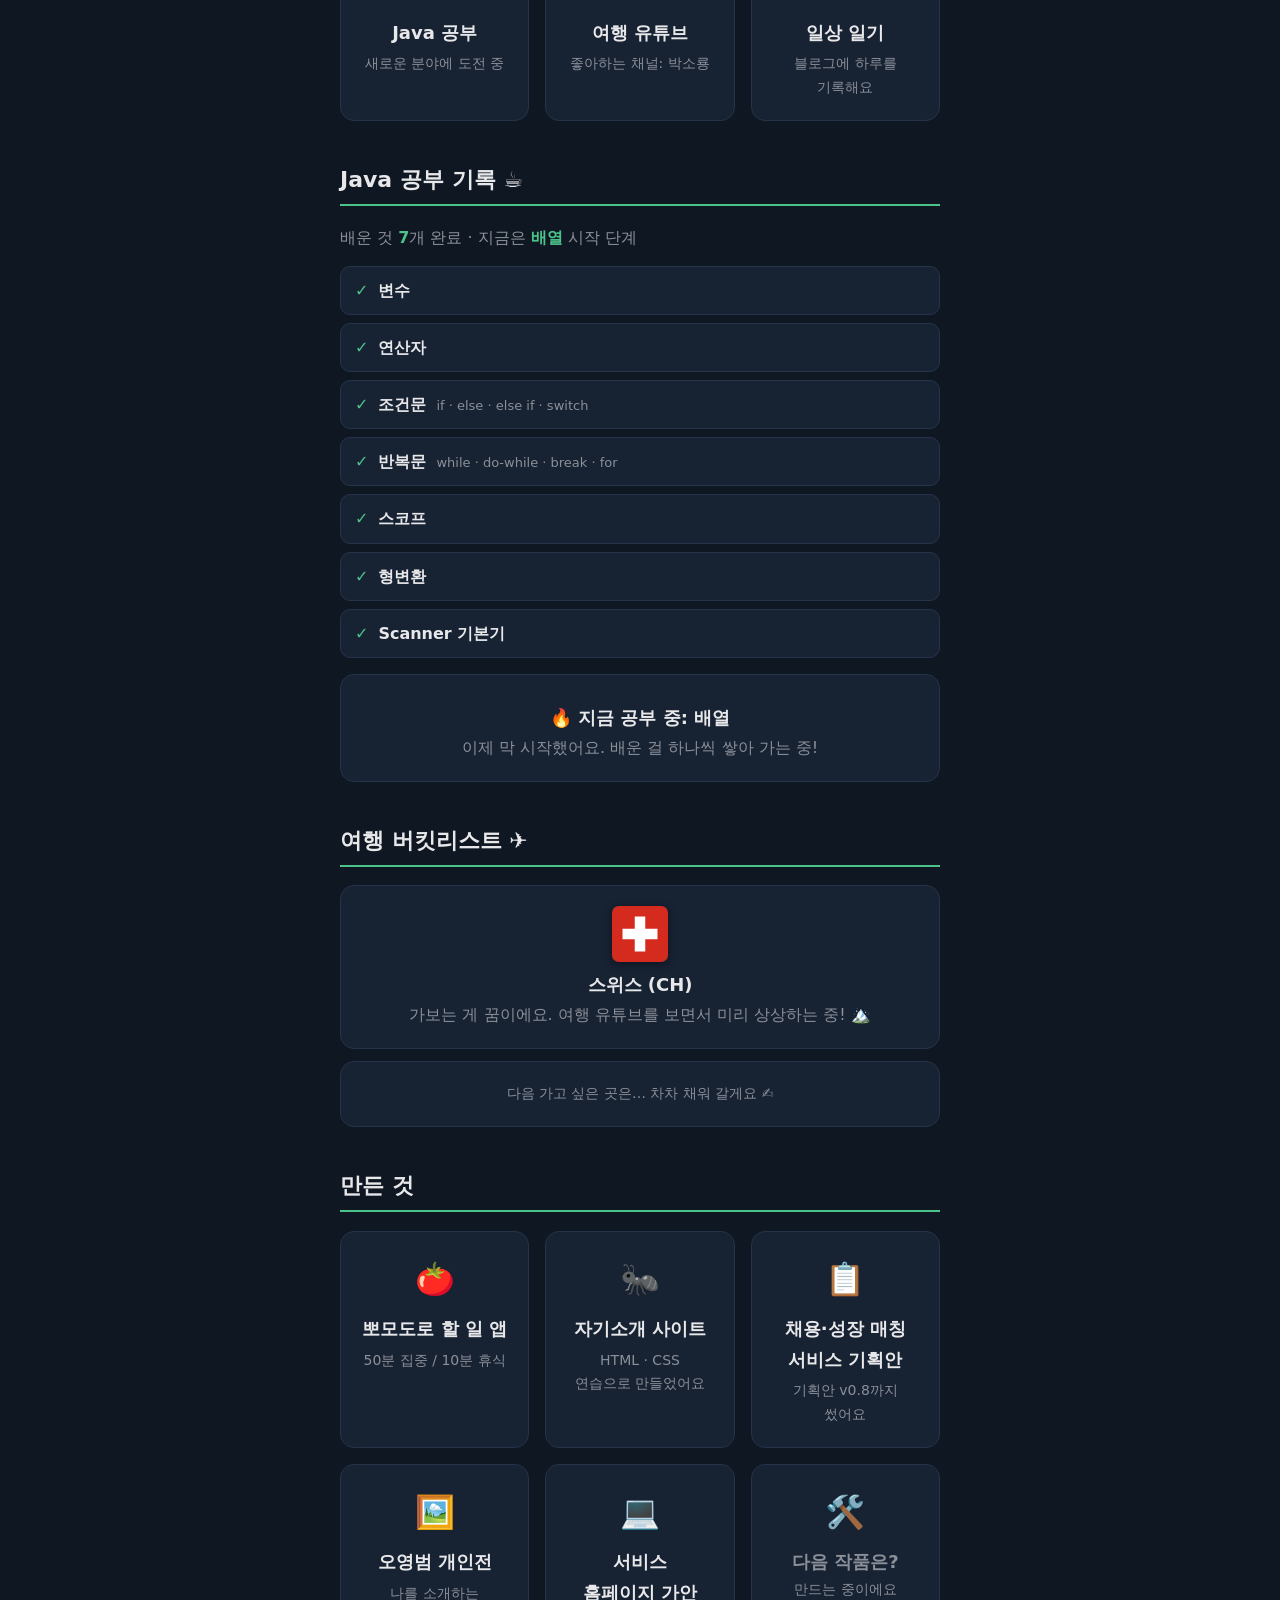
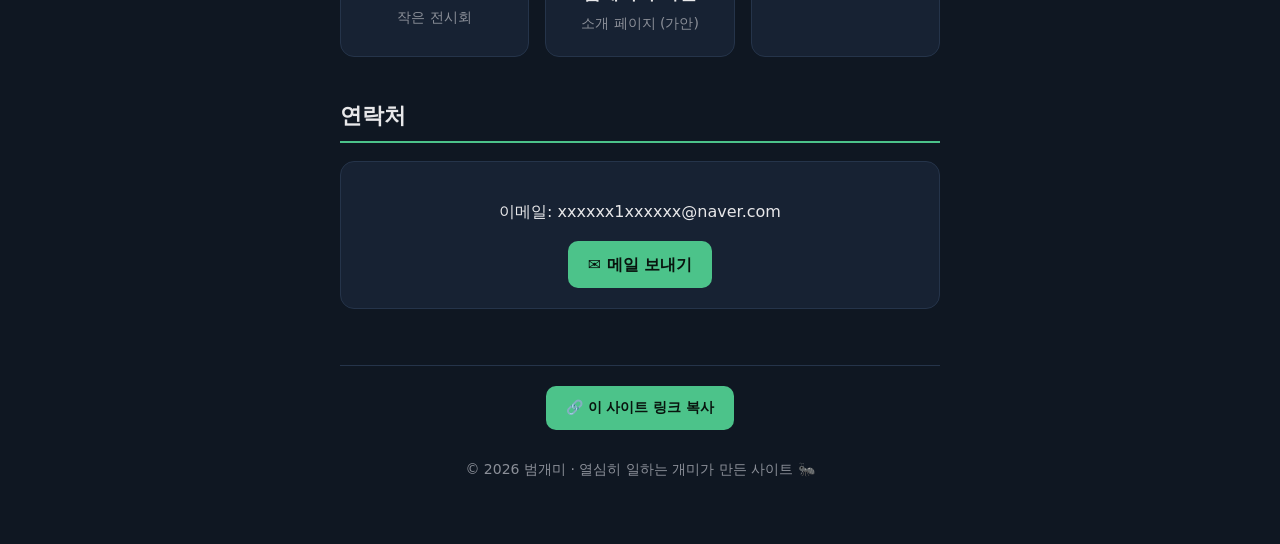
==== commit 4c1eb392: "Add files via upload 오영범 개인전" ====
--- a/index.html
+++ b/index.html
@@ -156,6 +156,11 @@
         <h3>채용·성장 매칭 서비스 기획안</h3>
         <p class="small">기획안 v0.8까지 썼어요</p>
       </a>
+      <a class="card link" href="exhibition.html">
+        <span class="emoji">🖼️</span>
+        <h3>오영범 개인전</h3>
+        <p class="small">나를 소개하는 작은 전시회</p>
+      </a>
       <a class="card link" href="https://claude.ai/artifact/XEnR5eN2AWKjBMB6P31nBs" target="_blank" rel="noopener">
         <span class="emoji">💻</span>
         <h3>서비스 홈페이지 가안</h3>
